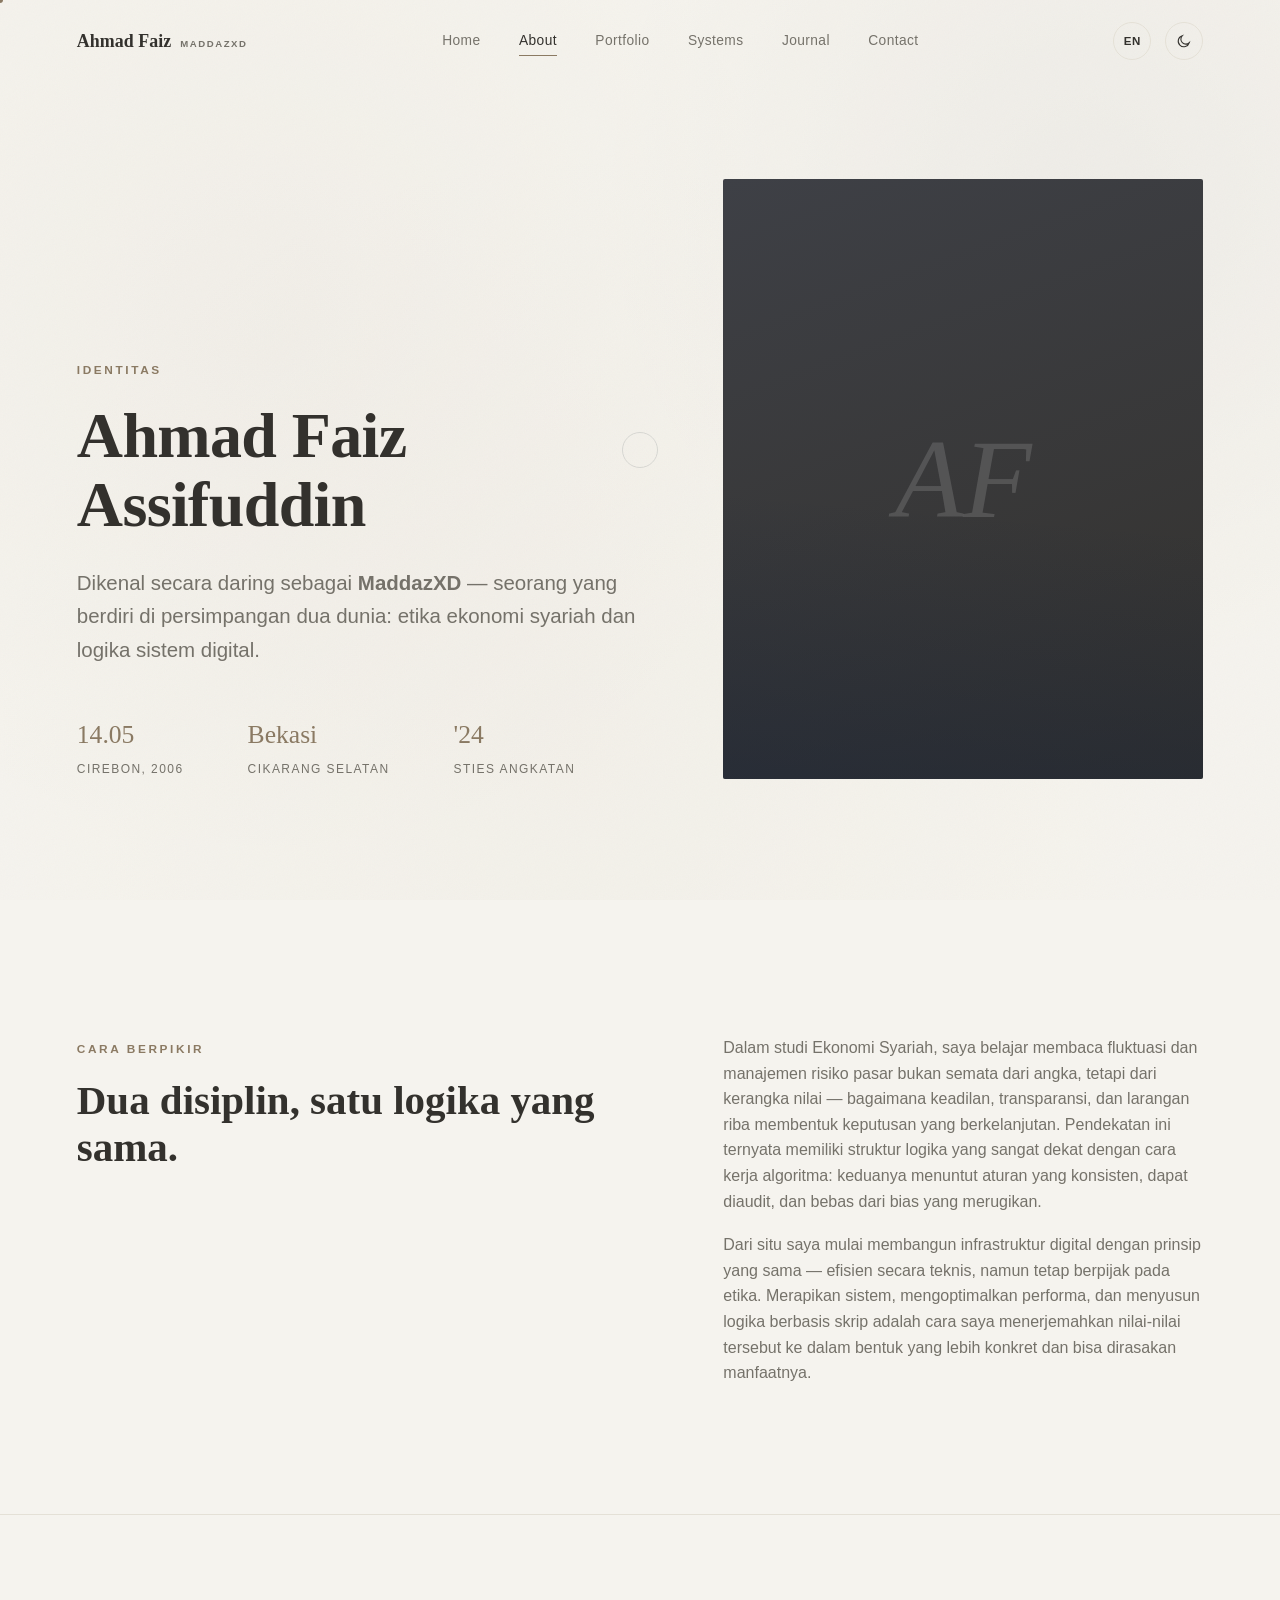
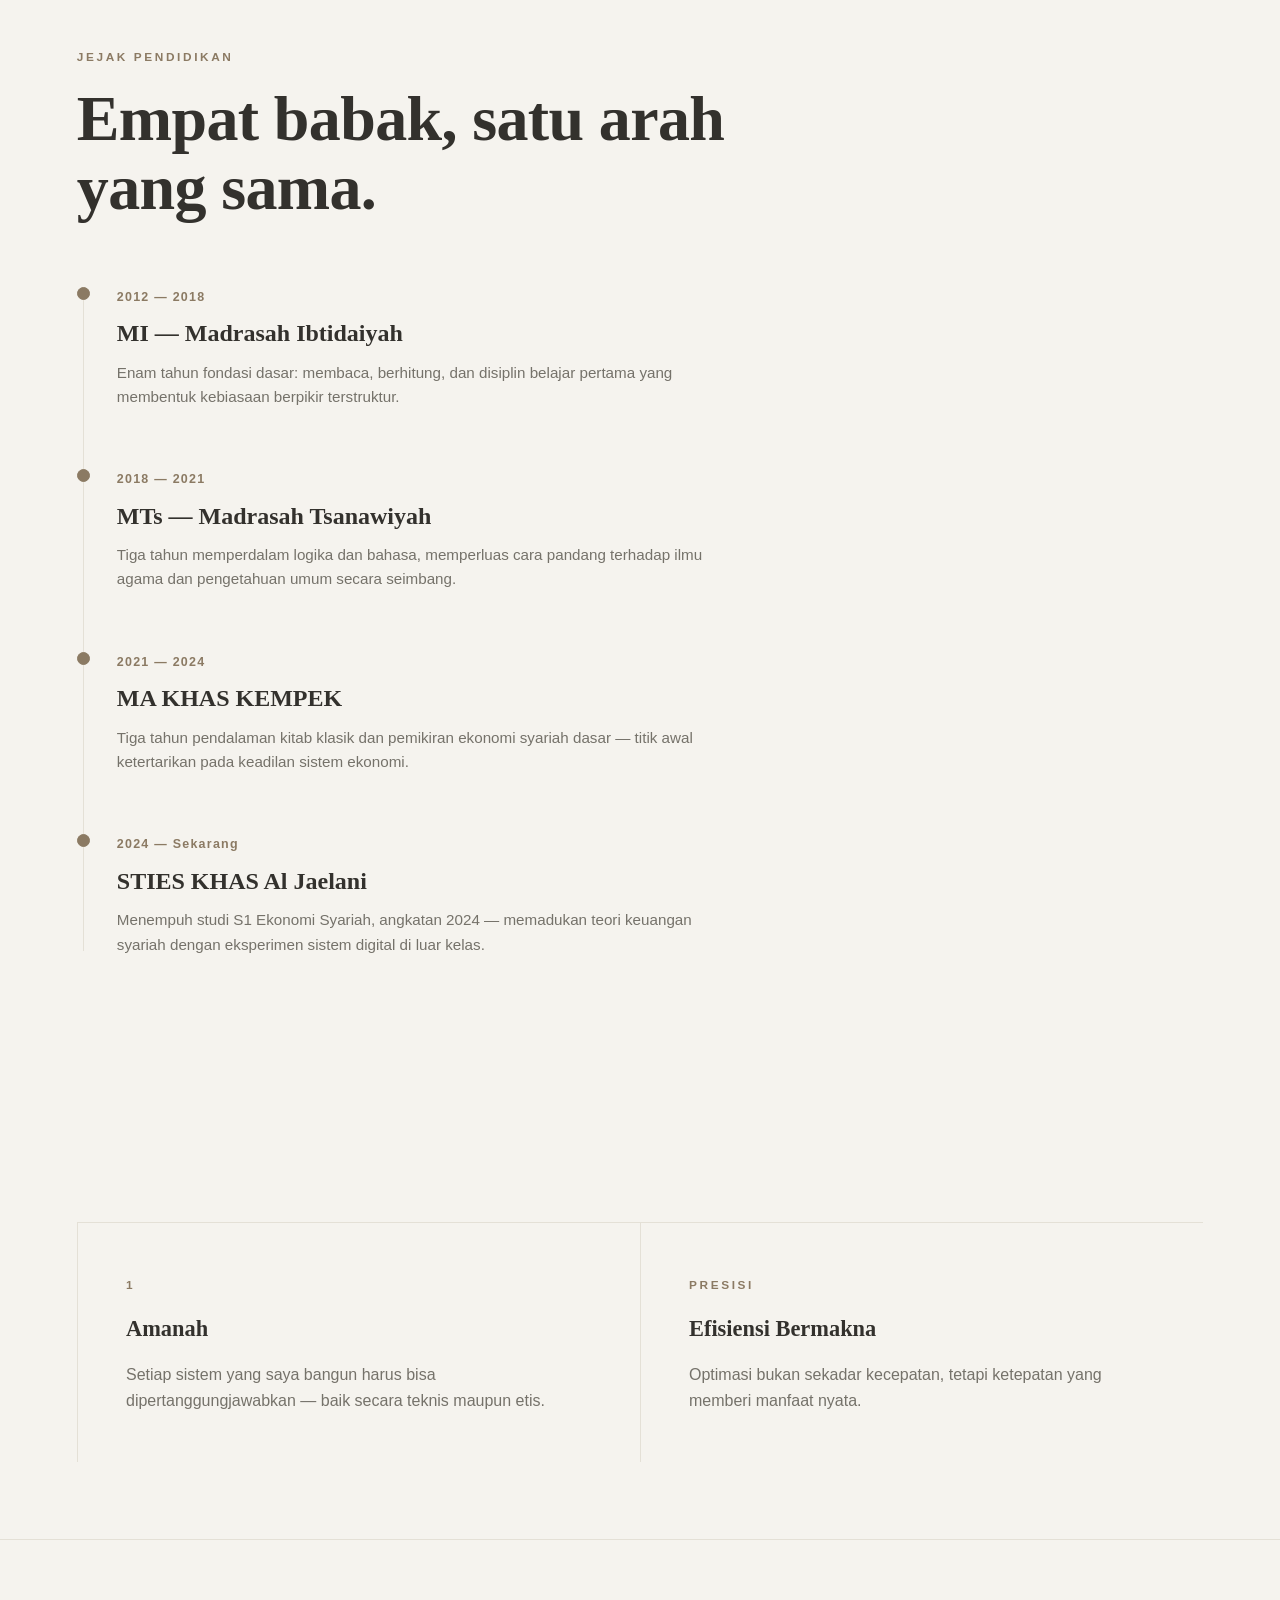
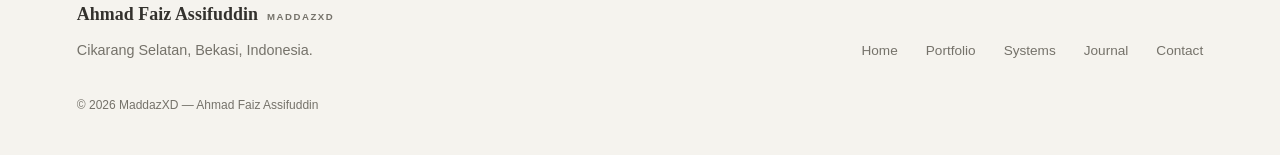
==== about.html @ 7639bdd6 "Add files via upload" ====
<!DOCTYPE html>
<html lang="id">
<head>
<meta charset="UTF-8">
<meta name="viewport" content="width=device-width, initial-scale=1.0">
<title>Ahmad Faiz Assifuddin — Tentang Saya</title>
<meta name="description" content="Ahmad Faiz Assifuddin (MaddazXD) — Mahasiswa Ekonomi Syariah, STIES KHAS Al Jaelani.">
<!-- Fonts: system-native stack only, no external network requests (see style.css) -->
<link rel="stylesheet" href="style.css">
</head>
<body>

<div class="grain"></div>
<canvas id="bg-canvas"></canvas>

<nav class="site-nav">
  <a href="index.html" class="nav-brand">Ahmad Faiz<span class="nav-brand-sub">MaddazXD</span></a>
  <div class="nav-links">
    <a href="index.html">Home</a>
    <a href="about.html" class="is-active">About</a>
    <a href="portfolio.html">Portfolio</a>
    <a href="projects.html">Systems</a>
    <a href="gallery.html">Journal</a>
    <a href="contact.html">Contact</a>
  </div>
  <div class="nav-tools">
    <button type="button" class="icon-btn lang-toggle" aria-label="Switch language"><span class="lang-btn">EN</span></button>
    <button type="button" class="icon-btn theme-toggle" aria-label="Toggle theme">
      <svg class="icon-moon" viewBox="0 0 24 24" stroke-width="1.6"><path d="M20 14.5A8.5 8.5 0 1 1 9.5 4a7 7 0 0 0 10.5 10.5Z"/></svg>
      <svg class="icon-sun" viewBox="0 0 24 24" stroke-width="1.6" style="display:none"><circle cx="12" cy="12" r="4"/><path d="M12 2v2M12 20v2M4.9 4.9l1.4 1.4M17.7 17.7l1.4 1.4M2 12h2M20 12h2M4.9 19.1l1.4-1.4M17.7 6.3l1.4-1.4"/></svg>
    </button>
    <button type="button" class="nav-burger icon-btn" aria-label="Open menu">
      <svg viewBox="0 0 24 24" stroke-width="1.6"><path d="M3 6h18M3 12h18M3 18h18"/></svg>
    </button>
  </div>
</nav>

<div class="mobile-nav">
  <a href="index.html">Home</a>
  <a href="about.html">About</a>
  <a href="portfolio.html">Portfolio</a>
  <a href="projects.html">Systems</a>
  <a href="gallery.html">Journal</a>
  <a href="contact.html">Contact</a>
</div>

<!-- ===================== HEADER ===================== -->
<header class="section wrap" style="padding-top: clamp(120px,14vw,180px);">
  <div class="about-hero">
    <div>
      <span class="t-eyebrow reveal">
        <span data-lang="id" class="is-active">Identitas</span><span data-lang="en">Identity</span>
      </span>
      <h1 class="t-h1 mask" style="margin-top:20px;"><span>Ahmad Faiz Assifuddin</span></h1>
      <p class="t-lead reveal" style="margin-top:26px; max-width:560px;">
        <span data-lang="id" class="is-active">Dikenal secara daring sebagai <strong>MaddazXD</strong> — seorang yang berdiri di persimpangan dua dunia: etika ekonomi syariah dan logika sistem digital.</span>
        <span data-lang="en">Known online as <strong>MaddazXD</strong> — someone standing at the intersection of two worlds: Sharia economic ethics and digital systems logic.</span>
      </p>
      <div class="hero-meta reveal" style="margin-top:48px;">
        <div><span class="n">14.05</span><span class="l">Cirebon, 2006</span></div>
        <div><span class="n">Bekasi</span><span class="l">Cikarang Selatan</span></div>
        <div><span class="n">'24</span><span class="l">STIES Angkatan</span></div>
      </div>
    </div>
    <div class="about-portrait reveal">
      <img src="https://i.imgur.com/n0fab0q.jpeg" alt="Ahmad Faiz Assifuddin — MaddazXD" loading="lazy"
           onerror="this.style.display='none'; this.nextElementSibling.style.display='flex';">
      <span class="initials" style="display:none;">AF</span>
    </div>
  </div>
</header>

<!-- ===================== NARRATIVE ===================== -->
<section class="section wrap">
  <div class="about-hero" style="align-items:start;">
    <div>
      <span class="t-eyebrow reveal">
        <span data-lang="id" class="is-active">Cara Berpikir</span><span data-lang="en">A Way of Thinking</span>
      </span>
      <h2 class="t-h2 reveal" style="margin-top:16px;">
        <span data-lang="id" class="is-active">Dua disiplin, satu logika yang sama.</span>
        <span data-lang="en">Two disciplines, one shared logic.</span>
      </h2>
    </div>
    <div class="reveal">
      <p class="t-body">
        <span data-lang="id" class="is-active">Dalam studi Ekonomi Syariah, saya belajar membaca fluktuasi dan manajemen risiko pasar bukan semata dari angka, tetapi dari kerangka nilai — bagaimana keadilan, transparansi, dan larangan riba membentuk keputusan yang berkelanjutan. Pendekatan ini ternyata memiliki struktur logika yang sangat dekat dengan cara kerja algoritma: keduanya menuntut aturan yang konsisten, dapat diaudit, dan bebas dari bias yang merugikan.</span>
        <span data-lang="en">In studying Sharia Economics, I learned to read market fluctuation and risk management not from numbers alone, but from a framework of values — how fairness, transparency, and the prohibition of usury shape sustainable decisions. That approach turns out to share a structure very close to how algorithms work: both demand consistent, auditable rules, free from harmful bias.</span>
      </p>
      <p class="t-body" style="margin-top:18px;">
        <span data-lang="id" class="is-active">Dari situ saya mulai membangun infrastruktur digital dengan prinsip yang sama — efisien secara teknis, namun tetap berpijak pada etika. Merapikan sistem, mengoptimalkan performa, dan menyusun logika berbasis skrip adalah cara saya menerjemahkan nilai-nilai tersebut ke dalam bentuk yang lebih konkret dan bisa dirasakan manfaatnya.</span>
        <span data-lang="en">From there I began building digital infrastructure on the same principle — technically efficient, yet grounded in ethics. Tidying systems, optimizing performance, and structuring script-based logic are how I translate those values into something concrete and useful.</span>
      </p>
    </div>
  </div>
</section>

<hr class="divider wrap" style="max-width:1360px; margin:0 auto;">

<!-- ===================== EDUCATION TIMELINE ===================== -->
<section class="section wrap">
  <span class="t-eyebrow reveal">
    <span data-lang="id" class="is-active">Jejak Pendidikan</span><span data-lang="en">Education Timeline</span>
  </span>
  <h2 class="t-h1 reveal" style="margin-top:16px; max-width:680px;">
    <span data-lang="id" class="is-active">Empat babak, satu arah yang sama.</span>
    <span data-lang="en">Four chapters, one direction.</span>
  </h2>

  <div class="timeline">
    <div class="tl-progress"></div>

    <div class="tl-item reveal">
      <span class="tl-dot"></span>
      <span class="tl-year">2012 — 2018</span>
      <h3 class="tl-title">MI — Madrasah Ibtidaiyah</h3>
      <p class="tl-desc">
        <span data-lang="id" class="is-active">Enam tahun fondasi dasar: membaca, berhitung, dan disiplin belajar pertama yang membentuk kebiasaan berpikir terstruktur.</span>
        <span data-lang="en">Six foundational years: reading, arithmetic, and the first learning discipline that shaped structured thinking.</span>
      </p>
    </div>

    <div class="tl-item reveal">
      <span class="tl-dot"></span>
      <span class="tl-year">2018 — 2021</span>
      <h3 class="tl-title">MTs — Madrasah Tsanawiyah</h3>
      <p class="tl-desc">
        <span data-lang="id" class="is-active">Tiga tahun memperdalam logika dan bahasa, memperluas cara pandang terhadap ilmu agama dan pengetahuan umum secara seimbang.</span>
        <span data-lang="en">Three years deepening logic and language, broadening the view of both religious and general knowledge in balance.</span>
      </p>
    </div>

    <div class="tl-item reveal">
      <span class="tl-dot"></span>
      <span class="tl-year">2021 — 2024</span>
      <h3 class="tl-title">MA KHAS KEMPEK</h3>
      <p class="tl-desc">
        <span data-lang="id" class="is-active">Tiga tahun pendalaman kitab klasik dan pemikiran ekonomi syariah dasar — titik awal ketertarikan pada keadilan sistem ekonomi.</span>
        <span data-lang="en">Three years of classical text study and foundational Sharia-economics thinking — the starting point of an interest in economic fairness.</span>
      </p>
    </div>

    <div class="tl-item reveal">
      <span class="tl-dot"></span>
      <span class="tl-year">2024 — <span data-lang="id" class="is-active">Sekarang</span><span data-lang="en">Present</span></span>
      <h3 class="tl-title">STIES KHAS Al Jaelani</h3>
      <p class="tl-desc">
        <span data-lang="id" class="is-active">Menempuh studi S1 Ekonomi Syariah, angkatan 2024 — memadukan teori keuangan syariah dengan eksperimen sistem digital di luar kelas.</span>
        <span data-lang="en">Pursuing a Bachelor's in Sharia Economics, class of 2024 — combining Islamic finance theory with digital systems experiments outside the classroom.</span>
      </p>
    </div>
  </div>
</section>

<!-- ===================== VALUES ===================== -->
<section class="section-tight wrap">
  <div class="duality-grid reveal">
    <div class="duality-col tilt">
      <div class="tilt-inner">
        <span class="t-eyebrow" data-count="3" data-suffix="">Nilai</span>
        <h3 style="margin-top:14px;">
          <span data-lang="id" class="is-active">Amanah</span><span data-lang="en">Trustworthiness</span>
        </h3>
        <p class="t-body">
          <span data-lang="id" class="is-active">Setiap sistem yang saya bangun harus bisa dipertanggungjawabkan — baik secara teknis maupun etis.</span>
          <span data-lang="en">Every system I build must be accountable — both technically and ethically.</span>
        </p>
      </div>
    </div>
    <div class="duality-col tilt">
      <div class="tilt-inner">
        <span class="t-eyebrow">Presisi</span>
        <h3 style="margin-top:14px;">
          <span data-lang="id" class="is-active">Efisiensi Bermakna</span><span data-lang="en">Purposeful Efficiency</span>
        </h3>
        <p class="t-body">
          <span data-lang="id" class="is-active">Optimasi bukan sekadar kecepatan, tetapi ketepatan yang memberi manfaat nyata.</span>
          <span data-lang="en">Optimization isn't just speed — it's precision that delivers real benefit.</span>
        </p>
      </div>
    </div>
  </div>
</section>

<footer class="site-footer">
  <div class="footer-row">
    <div>
      <span class="nav-brand">Ahmad Faiz Assifuddin<span class="nav-brand-sub">MaddazXD</span></span>
      <p class="muted" style="margin-top:10px; max-width:320px; font-size:.9rem;">Cikarang Selatan, Bekasi, Indonesia.</p>
    </div>
    <div class="footer-links">
      <a href="index.html">Home</a>
      <a href="portfolio.html">Portfolio</a>
      <a href="projects.html">Systems</a>
      <a href="gallery.html">Journal</a>
      <a href="contact.html">Contact</a>
    </div>
  </div>
  <div class="footer-fine">
    <span>© 2026 MaddazXD — Ahmad Faiz Assifuddin</span>
  </div>
</footer>

<script src="script.js"></script>
</body>
</html>
---- style.css ----
/* ==========================================================================
   AHMAD FAIZ ASSIFUDDIN (MADDAZXD) — PORTFOLIO
   Quiet executive palette. System serif (display) + system sans (body/UI) —
   no external font requests, so a bad connection can never stall the page.
   ========================================================================== */

/* No external fonts are loaded at all — system font stacks only (see
   --f-display / --f-body below). This removes any network dependency that
   could stall page loads or navigation on a poor/unstable connection. */

:root{
  /* ---- palette -------------------------------------------------------- */
  --bg:            #F5F3EE;
  --bg-raised:     #FFFFFF;
  --ink:           #33312D;      /* soft charcoal */
  --ink-soft:      #75726A;      /* warm taupe grey */
  --line:          #E4E0D6;
  --gold:          #8B7A63;      /* muted clay / bronze */
  --gold-soft:     #A79879;
  --navy:          #3E4046;      /* soft graphite slate */
  --navy-soft:     #63666D;

  --bg-rgb: 245,243,238;
  --ink-rgb: 51,49,45;
  --gold-rgb: 139,122,99;
  --navy-rgb: 62,64,70;

  /* ---- type ------------------------------------------------------------ */
  /* Deliberately no external font request (no @import / Google Fonts):
     a hung network shouldn't ever be able to stall page navigation.
     These system stacks still land on a refined serif/sans pairing on
     virtually every device (iOS/macOS: Georgia + SF; Android: Noto Serif +
     Roboto; Windows: Georgia + Segoe UI). */
  --f-display: Georgia, 'Noto Serif', 'Times New Roman', serif;
  --f-body: -apple-system, BlinkMacSystemFont, 'Segoe UI', Roboto, 'Helvetica Neue', Arial, sans-serif;

  /* ---- rhythm ------------------------------------------------------------ */
  --edge: clamp(24px, 6vw, 96px);
  --radius: 2px;
  --ease: cubic-bezier(.16,.84,.24,1);
  --ease-soft: cubic-bezier(.22,.61,.36,1);

  color-scheme: light;
}

html.dark{
  --bg:            #14151A;
  --bg-raised:     #1B1C22;
  --ink:           #EDEAE2;
  --ink-soft:      #A3A099;
  --line:          #2B2C33;
  --gold:          #B7A483;
  --gold-soft:     #CBBCA0;
  --navy:          #C9CDD6;
  --navy-soft:     #9A9EA8;
  --bg-rgb: 20,21,26;
  --ink-rgb: 237,234,226;
  color-scheme: dark;
}

/* ---- reset ---------------------------------------------------------------- */
*,*::before,*::after{ box-sizing: border-box; }
html{ scroll-behavior: auto; }
body{
  margin:0;
  background: var(--bg);
  color: var(--ink);
  font-family: var(--f-body);
  font-weight: 400;
  line-height: 1.6;
  overflow-x: hidden;
  transition: background .6s var(--ease), color .6s var(--ease);
  -webkit-font-smoothing: antialiased;
}
img{ max-width:100%; display:block; }
a{ color: inherit; text-decoration:none; }
ul,ol{ margin:0; padding:0; list-style:none; }
button{ font-family: inherit; background:none; border:none; color:inherit; cursor:pointer; }
input,textarea{ font-family: inherit; }
h1,h2,h3,h4,p{ margin:0; }
svg{ display:block; }

::selection{ background: var(--gold); color: var(--bg-raised); }

:focus-visible{
  outline: 2px solid var(--gold);
  outline-offset: 4px;
}

@media (prefers-reduced-motion: reduce){
  *{ animation-duration: 0.001ms !important; animation-iteration-count: 1 !important; transition-duration: 0.001ms !important; scroll-behavior: auto !important; }
}

/* ---- fluid type scale ------------------------------------------------------ */
.t-hero{ font-family: var(--f-display); font-weight: 600; font-size: clamp(2.6rem, 7vw, 6.2rem); line-height: 1.04; letter-spacing: -0.01em; }
.t-h1{ font-family: var(--f-display); font-weight: 600; font-size: clamp(2.2rem, 5vw, 4.2rem); line-height: 1.08; letter-spacing: -0.01em; }
.t-h2{ font-family: var(--f-display); font-weight: 600; font-size: clamp(1.7rem, 3.2vw, 2.6rem); line-height: 1.15; }
.t-h3{ font-family: var(--f-display); font-weight: 600; font-size: clamp(1.25rem, 2vw, 1.6rem); line-height: 1.25; }
.t-lead{ font-size: clamp(1.05rem, 1.6vw, 1.35rem); color: var(--ink-soft); font-weight: 300; line-height: 1.65; }
.t-eyebrow{ font-family: var(--f-body); font-size: .74rem; font-weight: 600; letter-spacing: .22em; text-transform: uppercase; color: var(--gold); }
.t-body{ font-size: 1rem; color: var(--ink-soft); }
.t-mono{ font-family: var(--f-body); font-variant-numeric: tabular-nums; letter-spacing: .04em; }

/* ---- layout ---------------------------------------------------------------- */
.wrap{ max-width: 1360px; margin: 0 auto; padding-left: var(--edge); padding-right: var(--edge); }
.section{ position: relative; padding-top: clamp(72px, 10vw, 160px); padding-bottom: clamp(72px, 10vw, 160px); }
.section-tight{ padding-top: clamp(40px,6vw,80px); padding-bottom: clamp(40px,6vw,80px); }
.divider{ height:1px; width:100%; background: var(--line); border:none; margin: 0; }
.grain{ position:fixed; inset:0; pointer-events:none; z-index: 2; opacity:.035; mix-blend-mode: multiply; background-image:url("data:image/svg+xml,%3Csvg xmlns='http://www.w3.org/2000/svg' width='120' height='120'%3E%3Cfilter id='n'%3E%3CfeTurbulence type='fractalNoise' baseFrequency='0.9' numOctaves='2' stitchTiles='stitch'/%3E%3C/filter%3E%3Crect width='100%25' height='100%25' filter='url(%23n)'/%3E%3C/svg%3E"); }
html.dark .grain{ opacity:.05; mix-blend-mode: overlay; }

/* ==========================================================================
   BACKGROUND CANVAS (slow fluid gradient)
   ========================================================================== */
#bg-canvas{ position: fixed; inset:0; width:100%; height:100%; z-index:0; opacity:.55; }
html.dark #bg-canvas{ opacity:.75; }

/* ==========================================================================
   CURSOR
   ========================================================================== */
.cursor-dot, .cursor-ring{
  position: fixed; top:0; left:0; pointer-events:none; z-index: 9999;
  border-radius:50%;
  transform: translate(-50%,-50%);
  will-change: transform, width, height, opacity;
}
.cursor-dot{ width:6px; height:6px; background: var(--gold); }
.cursor-ring{
  width:36px; height:36px; border:1px solid rgba(var(--ink-rgb),.55);
  transition: width .28s var(--ease-soft), height .28s var(--ease-soft), border-color .28s var(--ease-soft), background .28s var(--ease-soft), opacity .28s;
  mix-blend-mode: difference;
}
.cursor-ring.is-text{ width:84px; height:84px; background: var(--gold); border-color: transparent; }
.cursor-ring.is-link{ width:64px; height:64px; background: rgba(var(--ink-rgb), 1); border-color: transparent; }
@media (hover:none), (pointer:coarse){
  .cursor-dot, .cursor-ring{ display:none; }
}

/* ==========================================================================
   INITIAL PRELOADER — shown once, only on the entry page (index.html),
   while the site's fonts/canvas/assets settle in. Regular internal
   navigation is instant and never shows this.
   ========================================================================== */
.preloader{
  position: fixed; inset:0; z-index: 10000;
  background: var(--navy);
  display:flex; align-items:center; justify-content:center;
  transition: opacity .7s var(--ease), visibility .7s var(--ease);
}
.preloader.is-hidden{ opacity:0; visibility:hidden; pointer-events:none; }
.preloader-inner{ display:flex; flex-direction:column; align-items:center; gap:8px; }
.preloader-logo{
  font-family: var(--f-display); font-weight:600;
  font-size: clamp(1.3rem,2.6vw,1.8rem); color:#F2EFE7; letter-spacing:.005em;
}
.preloader-tag{ font-family: var(--f-body); font-size:.62rem; letter-spacing:.16em; text-transform:uppercase; color: var(--gold-soft); margin-bottom:14px; }
.preloader-bar{ width: clamp(160px,22vw,220px); height:1px; background: rgba(242,239,231,.16); overflow:hidden; }
.preloader-bar span{ display:block; height:100%; width:0%; background: var(--gold-soft); transition: width .15s linear; }
.preloader-pct{ font-family: var(--f-body); font-size:.72rem; letter-spacing:.14em; color:#9B988E; }

/* ==========================================================================
   NAVIGATION
   ========================================================================== */
.site-nav{
  position: fixed; top:0; left:0; right:0; z-index: 500;
  display:flex; align-items:center; justify-content:space-between;
  padding: 22px var(--edge);
  transition: background .5s var(--ease), border-color .5s var(--ease), padding .4s var(--ease);
  border-bottom: 1px solid transparent;
}
.site-nav.is-scrolled, .site-nav.force-glass{
  background: rgba(var(--bg-rgb), .82);
  backdrop-filter: blur(14px) saturate(140%);
  border-bottom-color: var(--line);
  padding-top: 14px; padding-bottom: 14px;
}
.nav-brand{ font-family: var(--f-display); font-weight:600; font-size: 1.12rem; letter-spacing: .003em; display:inline-flex; align-items:baseline; gap:9px; flex-wrap:wrap; }
.nav-brand-sub{
  font-family: var(--f-body); font-weight:600; font-size:.6rem; letter-spacing:.16em;
  text-transform: uppercase; color: var(--ink-soft); white-space:nowrap;
}
.nav-links{ display:flex; gap: clamp(18px,3vw,42px); align-items:center; }
.nav-links a{
  position: relative; font-size:.86rem; font-weight:500; letter-spacing:.03em;
  padding: 4px 0; color: var(--ink-soft);
}
.nav-links a::after{
  content:''; position:absolute; left:0; bottom:0; width:0; height:1px; background: var(--gold);
  transition: width .35s var(--ease);
}
.nav-links a:hover, .nav-links a.is-active{ color: var(--ink); }
.nav-links a:hover::after, .nav-links a.is-active::after{ width:100%; }
.nav-tools{ display:flex; align-items:center; gap:14px; }
.icon-btn{
  width:38px; height:38px; border-radius:50%; border:1px solid var(--line);
  display:flex; align-items:center; justify-content:center;
  transition: border-color .3s, background .3s, transform .3s var(--ease);
}
.icon-btn:hover{ border-color: var(--gold); transform: translateY(-2px); }
.icon-btn svg{ width:16px; height:16px; stroke: var(--ink); fill:none; }
.lang-btn{ font-size:.72rem; font-weight:700; letter-spacing:.05em; }
.nav-burger{ display:none; }

.mobile-nav{
  position: fixed; inset:0; z-index:400;
  background: rgba(12, 22, 41, .62);
  backdrop-filter: blur(22px) saturate(160%);
  -webkit-backdrop-filter: blur(22px) saturate(160%);
  display:flex; flex-direction:column; align-items:center; justify-content:center; gap:28px;
  transform: translateY(-100%); opacity:0;
  transition: transform .55s var(--ease), opacity .5s var(--ease);
}
.mobile-nav.is-open{ transform: translateY(0); opacity:1; }
.mobile-nav a{
  font-family: var(--f-display); font-size:2rem; color:#F2EFE7;
  opacity:0; transform: translateY(14px);
  transition: opacity .5s var(--ease), transform .5s var(--ease);
}
.mobile-nav.is-open a{ opacity:1; transform: translateY(0); }
.mobile-nav.is-open a:nth-child(1){ transition-delay: .08s; }
.mobile-nav.is-open a:nth-child(2){ transition-delay: .14s; }
.mobile-nav.is-open a:nth-child(3){ transition-delay: .20s; }
.mobile-nav.is-open a:nth-child(4){ transition-delay: .26s; }
.mobile-nav.is-open a:nth-child(5){ transition-delay: .32s; }
.mobile-nav.is-open a:nth-child(6){ transition-delay: .38s; }
.mobile-nav a:hover{ color: var(--gold-soft); }

/* Keep the top bar (brand + icon buttons) legible over the dark, blurred
   full-screen menu: switch it to light-on-glass while the menu is open. */
.site-nav.menu-open{
  background: rgba(12, 22, 41, .5);
  backdrop-filter: blur(18px) saturate(160%);
  -webkit-backdrop-filter: blur(18px) saturate(160%);
  border-bottom-color: transparent;
}
.site-nav.menu-open .nav-brand{ color:#F2EFE7; }
.site-nav.menu-open .nav-brand-sub{ color: rgba(242,239,231,.62); }
.site-nav.menu-open .icon-btn{ border-color: rgba(247,245,238,.35); }
.site-nav.menu-open .icon-btn:hover{ border-color: var(--gold-soft); }
.site-nav.menu-open .icon-btn svg{ stroke:#F7F5EE; }
.site-nav.menu-open .lang-btn{ color:#F2EFE7; }
.site-nav.menu-open .nav-burger{ position:relative; }
.site-nav.menu-open .nav-burger svg{ display:none; }
.site-nav.menu-open .nav-burger::before,
.site-nav.menu-open .nav-burger::after{
  content:''; position:absolute; left:10px; width:16px; height:1.4px; background:#F2EFE7;
  transition: transform .3s var(--ease);
}
.site-nav.menu-open .nav-burger::before{ transform: rotate(45deg); }
.site-nav.menu-open .nav-burger::after{ transform: rotate(-45deg); }

@media (max-width: 860px){
  .nav-links{ display:none; }
  .nav-burger{ display:flex; }
}

/* ==========================================================================
   BUTTONS
   ========================================================================== */
.btn{
  display:inline-flex; align-items:center; gap:10px;
  font-size:.86rem; font-weight:600; letter-spacing:.04em;
  padding: 15px 30px; border-radius: 999px; border:1px solid var(--ink);
  position: relative; overflow:hidden; z-index:1;
}
.btn-primary{ background: var(--ink); color: var(--bg); }
.btn-primary::before{
  content:''; position:absolute; inset:0; background: var(--gold); z-index:-1;
  transform: translateX(-101%); transition: transform .45s var(--ease);
}
.btn-primary:hover::before{ transform: translateX(0); }
.btn-primary:hover{ border-color: var(--gold); color: var(--navy); }
.btn-ghost{ border-color: var(--line); color: var(--ink); }
.btn-ghost:hover{ border-color: var(--gold); color: var(--gold); }
.btn svg{ width:14px; height:14px; transition: transform .35s var(--ease); }
.btn:hover svg{ transform: translate(3px,-3px); }

/* ==========================================================================
   REVEAL / MASK ANIMATIONS
   ========================================================================== */
.reveal{ opacity:0; transform: translateY(28px); transition: opacity .9s var(--ease), transform .9s var(--ease); }
.reveal.is-visible{ opacity:1; transform: translateY(0); }

.mask{ overflow:hidden; display:block; }
.mask > *{ display:block; transform: translateY(110%); transition: transform .95s var(--ease); }
.mask.is-visible > *{ transform: translateY(0); }

.stagger > *{ transition-delay: calc(var(--i, 0) * 90ms); }

/* ==========================================================================
   HERO (index)
   ========================================================================== */
.hero{ min-height: 100svh; display:flex; flex-direction:column; justify-content:center; position:relative; padding-top: 110px; padding-bottom: 80px; }
.hero-centered{ align-items:center; text-align:center; }
.hero-centered .hero-eyebrow{ justify-content:center; }
.hero-centered .hero-type{ margin-left:auto; margin-right:auto; }
.hero-centered .hero-meta{ justify-content:center; }
.hero-eyebrow{ display:flex; align-items:center; gap:12px; margin-bottom: 26px; }
.hero-eyebrow .dot{ width:7px; height:7px; border-radius:50%; background: var(--gold); animation: pulse 2.4s ease-in-out infinite; }
@keyframes pulse{ 0%,100%{ opacity:1; transform:scale(1);} 50%{ opacity:.4; transform:scale(1.3);} }
.hero-name{ position:relative; }
.hero-name .t-hero{ display:block; }
.hero-name .t-hero i{ font-style: italic; color: var(--gold); }
.hero-alias{ margin-top: 22px; font-size:.95rem; letter-spacing:.02em; color: var(--ink-soft); }
.hero-alias strong{ font-family: var(--f-display); font-style: italic; font-weight:600; color: var(--gold); margin-left:7px; }
.hero-type{
  margin-top: 30px; font-family: var(--f-body); font-weight:300;
  font-size: clamp(1.05rem, 2vw, 1.5rem); color: var(--ink-soft); max-width: 640px;
  min-height: 1.6em;
}
.hero-type .cursor-bar{ display:inline-block; width:2px; height:1em; background: var(--gold); margin-left:2px; vertical-align:-2px; animation: blink 1s steps(1) infinite; }
@keyframes blink{ 50%{ opacity:0; } }
.hero-meta{ margin-top: 64px; display:flex; gap: clamp(30px,5vw,80px); flex-wrap:wrap; }
.hero-meta div span{ display:block; }
.hero-meta .n{ font-family: var(--f-display); font-size: 1.6rem; color: var(--gold); }
.hero-meta .l{ font-size:.75rem; text-transform:uppercase; letter-spacing:.12em; color: var(--ink-soft); margin-top:4px; }
.hero-actions{ margin-top:56px; display:flex; gap:18px; flex-wrap:wrap; justify-content:center; }

/* ==========================================================================
   MARQUEE
   ========================================================================== */
.marquee{ overflow:hidden; border-top:1px solid var(--line); border-bottom:1px solid var(--line); padding: 22px 0; }
.marquee-track{ display:flex; gap: 3rem; white-space:nowrap; width:max-content; animation: marquee 34s linear infinite; }
.marquee:hover .marquee-track{ animation-play-state: paused; }
.marquee-track span{ font-family: var(--f-display); font-style:italic; font-size: clamp(1.2rem,3vw,2.1rem); color: var(--ink-soft); display:flex; align-items:center; gap: 3rem; }
.marquee-track span em{ font-style:normal; color: var(--gold); margin-right:3rem; }
@keyframes marquee{ from{ transform: translateX(0);} to{ transform: translateX(-50%);} }

/* ==========================================================================
   CARDS / TILT
   ========================================================================== */
.tilt{ transform-style: preserve-3d; transition: transform .25s var(--ease-soft); will-change: transform; }
.tilt-inner{ transform: translateZ(28px); }

.card{
  background: var(--bg-raised); border:1px solid var(--line); border-radius: var(--radius);
  padding: clamp(24px,3vw,40px); position:relative; overflow:hidden;
}

.bento-item[data-project]:focus-visible{ outline: 2px solid var(--gold); outline-offset: 3px; }

.project-modal{
  position: fixed; inset:0; z-index: 7200;
  background: rgba(12,15,20,.6);
  backdrop-filter: blur(10px) saturate(140%);
  -webkit-backdrop-filter: blur(10px) saturate(140%);
  display:flex; align-items:center; justify-content:center; padding: 24px;
  opacity:0; pointer-events:none; transition: opacity .35s var(--ease);
}
.project-modal.is-open{ opacity:1; pointer-events:auto; }
.project-modal-card{
  position: relative; width: min(640px, 100%); max-height: min(80vh, 720px);
  background: var(--bg-raised); border:1px solid var(--line); border-radius: var(--radius);
  transform: translateY(18px) scale(.98); transition: transform .4s var(--ease);
  display:flex; flex-direction:column; overflow:hidden;
}
.project-modal.is-open .project-modal-card{ transform: translateY(0) scale(1); }
.project-modal-close{
  position:absolute; top:18px; right:18px; z-index:2;
  width:36px; height:36px; border-radius:50%; border:1px solid var(--line);
  display:flex; align-items:center; justify-content:center; background: var(--bg-raised);
  font-size:.95rem; color: var(--ink-soft); transition: border-color .3s, color .3s, transform .3s var(--ease);
}
.project-modal-close:hover{ border-color: var(--gold); color: var(--gold); transform: rotate(90deg); }
.project-modal-body{
  padding: clamp(30px,5vw,52px); overflow-y: auto;
  scrollbar-width: thin; scrollbar-color: var(--gold) transparent;
}
.project-modal-body::-webkit-scrollbar{ width:6px; }
.project-modal-body::-webkit-scrollbar-thumb{ background: var(--gold-soft); border-radius:99px; }
.project-modal-body .b-tag{ font-size:.72rem; letter-spacing:.14em; text-transform:uppercase; color: var(--gold); }
.project-modal-body h3{ font-family: var(--f-display); font-size: clamp(1.4rem,3vw,1.9rem); margin-top:12px; }
.project-modal-body p{ margin-top:18px; color: var(--ink-soft); line-height:1.75; }
.project-modal-body .proj-tags{ margin-top:24px; }

/* ==========================================================================
   FOOTER
   ========================================================================== */
.site-footer{ padding: 60px var(--edge) 40px; border-top:1px solid var(--line); }
.footer-row{ display:flex; justify-content:space-between; align-items:flex-end; flex-wrap:wrap; gap:24px; }
.footer-links{ display:flex; gap: 28px; flex-wrap:wrap; }
.footer-links a{ font-size:.85rem; color: var(--ink-soft); }
.footer-links a:hover{ color: var(--gold); }
.footer-fine{ margin-top: 34px; display:flex; justify-content:space-between; flex-wrap:wrap; gap:10px; font-size:.75rem; color: var(--ink-soft); }

/* ==========================================================================
   TOAST
   ========================================================================== */
.toast-stack{ position: fixed; top: 20px; left:50%; transform: translateX(-50%); z-index: 8000; display:flex; flex-direction:column; gap:10px; align-items:center; }
.toast{
  background: var(--navy); color:#F3F1EA; padding: 14px 24px; border-radius: 999px;
  font-size:.85rem; font-weight:500; display:flex; align-items:center; gap:10px;
  box-shadow: 0 12px 34px rgba(0,0,0,.22);
  opacity:0; transform: translateY(-16px) scale(.94);
  animation: toastIn .5s var(--ease) forwards;
}
.toast.out{ animation: toastOut .4s var(--ease) forwards; }
.toast .dot{ width:6px; height:6px; border-radius:50%; background: var(--gold-soft); }
@keyframes toastIn{ to{ opacity:1; transform: translateY(0) scale(1);} }
@keyframes toastOut{ to{ opacity:0; transform: translateY(-10px) scale(.96);} }

/* ==========================================================================
   FORMS
   ========================================================================== */
.field{ position:relative; margin-bottom: 30px; }
.field input, .field textarea{
  width:100%; background:transparent; border:none; border-bottom:1px solid var(--line);
  padding: 12px 2px; font-size:1rem; color: var(--ink); resize:vertical;
}
.field input:focus, .field textarea:focus{ outline:none; }
.field label{
  position:absolute; left:2px; top:12px; color: var(--ink-soft); font-size:1rem;
  pointer-events:none; transition: transform .3s var(--ease), font-size .3s var(--ease), color .3s var(--ease);
  transform-origin: left top;
}
.field .bar{ position:absolute; left:0; bottom:0; height:1px; width:0; background: var(--gold); transition: width .4s var(--ease); }
.field.is-active .bar, .field.has-value .bar{ width:100%; }
.field.is-active label, .field.has-value label{ transform: translateY(-22px) scale(.78); color: var(--gold); }
.field .err{ font-size:.75rem; color:#A8503F; margin-top:6px; min-height: 1em; }

/* ==========================================================================
   TIMELINE (about.html)
   ========================================================================== */
.timeline{ position:relative; margin-top: 60px; padding-left: 40px; }
.timeline::before{ content:''; position:absolute; left:6px; top:6px; bottom:6px; width:1px; background: var(--line); }
.timeline .tl-progress{ position:absolute; left:6px; top:6px; width:1px; height:0; background: var(--gold); transition: height .3s linear; }
.tl-item{ position:relative; padding-bottom: 56px; }
.tl-item:last-child{ padding-bottom:0; }
.tl-dot{ position:absolute; left:-40px; top:4px; width:13px; height:13px; border-radius:50%; background: var(--bg); border:1px solid var(--ink-soft); transition: border-color .4s, background .4s; }
.tl-item.is-visible .tl-dot{ border-color: var(--gold); background: var(--gold); }
.tl-year{ font-family: var(--f-body); font-size:.78rem; letter-spacing:.1em; color: var(--gold); font-weight:700; }
.tl-title{ font-family: var(--f-display); font-size: clamp(1.15rem,2vw,1.5rem); margin-top:6px; }
.tl-desc{ margin-top:8px; max-width: 620px; color: var(--ink-soft); font-size:.95rem; }

/* ==========================================================================
   BENTO (portfolio.html)
   ========================================================================== */
.bento{ display:grid; grid-template-columns: repeat(6, 1fr); gap: 20px; margin-top: 56px; }
.bento-item{ grid-column: span 3; min-height: 340px; }
.bento-item.wide{ grid-column: span 4; }
.bento-item.narrow{ grid-column: span 2; }
.bento-item.tall{ min-height: 460px; }
@media (max-width: 900px){ .bento-item, .bento-item.wide, .bento-item.narrow{ grid-column: span 6; min-height: 300px; } }

.bento-item{
  position:relative; border-radius: var(--radius); overflow:hidden; border:1px solid var(--line);
  background: linear-gradient(155deg, var(--bg-raised), var(--bg));
  display:flex; flex-direction:column; justify-content:flex-end; padding: 28px;
}
.bento-item .b-tag{ font-size:.7rem; letter-spacing:.14em; text-transform:uppercase; color: var(--gold); margin-bottom:10px; }
.bento-item h3{ font-family: var(--f-display); font-size: clamp(1.2rem, 2vw, 1.7rem); }
.bento-item p{ margin-top:10px; color: var(--ink-soft); font-size:.9rem; max-width: 46ch; }
.bento-item .b-glyph{
  position:absolute; top:24px; right:28px; font-family: var(--f-display); font-style:italic;
  font-size:3.4rem; color: rgba(var(--gold-rgb), .16); pointer-events:none;
}
.bento-item::after{
  content:''; position:absolute; inset:0; background: radial-gradient(circle at var(--mx,50%) var(--my,50%), rgba(var(--gold-rgb),.10), transparent 55%);
  opacity:0; transition: opacity .4s;
}
.bento-item:hover::after{ opacity:1; }

/* ==========================================================================
   PROJECTS (projects.html)
   ========================================================================== */
.proj-list{ margin-top: 40px; }
.proj-row{
  display:grid; grid-template-columns: 56px 1fr; gap: 32px; padding: 44px 0; border-top:1px solid var(--line);
  align-items:start;
}
.proj-list .proj-row:last-child{ border-bottom:1px solid var(--line); }
.proj-num{ font-family: var(--f-display); font-style:italic; font-size:1.1rem; color: var(--gold); }
.proj-head{ display:flex; align-items:baseline; gap:18px; margin-bottom:14px; flex-wrap:wrap; }
.proj-tags{ display:flex; gap:8px; flex-wrap:wrap; margin-top:18px; }
.proj-tags span{ font-size:.72rem; letter-spacing:.05em; border:1px solid var(--line); border-radius:999px; padding: 5px 13px; color: var(--ink-soft); }
@media (max-width: 760px){ .proj-row{ grid-template-columns: 1fr; gap:14px; } }

/* ==========================================================================
   GALLERY (masonry + lightbox)
   ========================================================================== */
.masonry{ column-count: 3; column-gap: 20px; margin-top: 50px; }
.masonry figure{ break-inside: avoid; margin: 0 0 20px; border-radius: var(--radius); overflow:hidden; position:relative; cursor: pointer; background: var(--line); }
.masonry img{ width:100%; display:block; transition: transform .7s var(--ease); }
.masonry figure:hover img{ transform: scale(1.06); }
.masonry figcaption{
  position:absolute; left:0; right:0; bottom:0; padding: 16px;
  background: linear-gradient(to top, rgba(18,33,61,.82), transparent);
  color:#F3F1EA; font-size:.78rem; letter-spacing:.03em;
  opacity:0; transform: translateY(8px); transition: opacity .35s, transform .35s;
}
.masonry figure:hover figcaption{ opacity:1; transform: translateY(0); }
@media (max-width: 900px){ .masonry{ column-count:2; } }
@media (max-width: 560px){ .masonry{ column-count:1; } }

.lightbox{
  position: fixed; inset:0; z-index: 7000; background: rgba(15,18,24,.94);
  display:flex; align-items:center; justify-content:center; opacity:0; pointer-events:none;
  transition: opacity .4s var(--ease);
}
.lightbox.is-open{ opacity:1; pointer-events:auto; }
.lightbox img{ max-width: 84vw; max-height: 80vh; border-radius: var(--radius); transform: scale(.94); transition: transform .4s var(--ease); }
.lightbox.is-open img{ transform: scale(1); }
.lightbox-close{ position:absolute; top:28px; right:var(--edge); color:#F3F1EA; font-size:.8rem; letter-spacing:.1em; }
.lightbox-cap{ position:absolute; bottom: 34px; left:0; right:0; text-align:center; color:#B7B4AC; font-size:.82rem; }

/* ==========================================================================
   CONTACT
   ========================================================================== */
.contact-split{ display:grid; grid-template-columns: 1fr 1fr; min-height: 100svh; }
.contact-left{ background: var(--navy); color:#F3F1EA; display:flex; flex-direction:column; justify-content:space-between; padding: clamp(90px,8vw,120px) var(--edge) 60px; position:relative; overflow:hidden; }
.contact-left .t-h1{ color:#F2EFE7; }
.contact-left .t-lead{ color:#B7BED4; }
.contact-right{ display:flex; align-items:center; padding: clamp(90px,8vw,120px) var(--edge) 60px; }
.contact-right form{ width:100%; max-width: 520px; }
.time-widget{ display:flex; align-items:baseline; gap:14px; }
.time-widget .clock{ font-family: var(--f-display); font-size: clamp(2rem,4vw,3rem); color: var(--gold-soft); }
.time-widget .tz{ font-size:.78rem; letter-spacing:.08em; color:#9B988E; text-transform:uppercase; }
@media (max-width: 900px){ .contact-split{ grid-template-columns: 1fr; } }

/* ==========================================================================
   ABOUT
   ========================================================================== */
.about-hero{ display:grid; grid-template-columns: 1.1fr .9fr; gap: 60px; align-items:end; }
.about-portrait{ aspect-ratio: 4/5; border-radius: var(--radius); background: linear-gradient(160deg, var(--navy), var(--ink)); position:relative; overflow:hidden; }
.about-portrait img{ position:absolute; inset:0; width:100%; height:100%; object-fit:cover; object-position: center top; }
.about-portrait::after{
  content:''; position:absolute; inset:0; pointer-events:none;
  background: linear-gradient(185deg, rgba(18,33,61,0) 55%, rgba(18,33,61,.38) 100%);
}
.about-portrait .initials{ position:absolute; inset:0; display:flex; align-items:center; justify-content:center; font-family: var(--f-display); font-style:italic; font-size: clamp(4rem,9vw,7rem); color: rgba(255,255,255,.14); }
.duality-grid{ display:grid; grid-template-columns: 1fr 1fr; gap: 1px; background: var(--line); margin-top: 60px; border:1px solid var(--line); }
.duality-col{ background: var(--bg); padding: clamp(28px,4vw,48px); }
.duality-col h3{ font-family: var(--f-display); font-size: 1.4rem; margin-bottom: 16px; }
@media (max-width: 800px){ .about-hero, .duality-grid{ grid-template-columns: 1fr; } }

/* ---- language visibility ---- */
[data-lang]{ display: none; }
[data-lang].is-active{ display: revert; }
span[data-lang].is-active{ display:inline; }
label[data-lang].is-active{ display:block; }

/* ---- misc utility ---- */
.mt-0{ margin-top:0 !important; }
.center{ text-align:center; }
.muted{ color: var(--ink-soft); }
.gold{ color: var(--gold); }
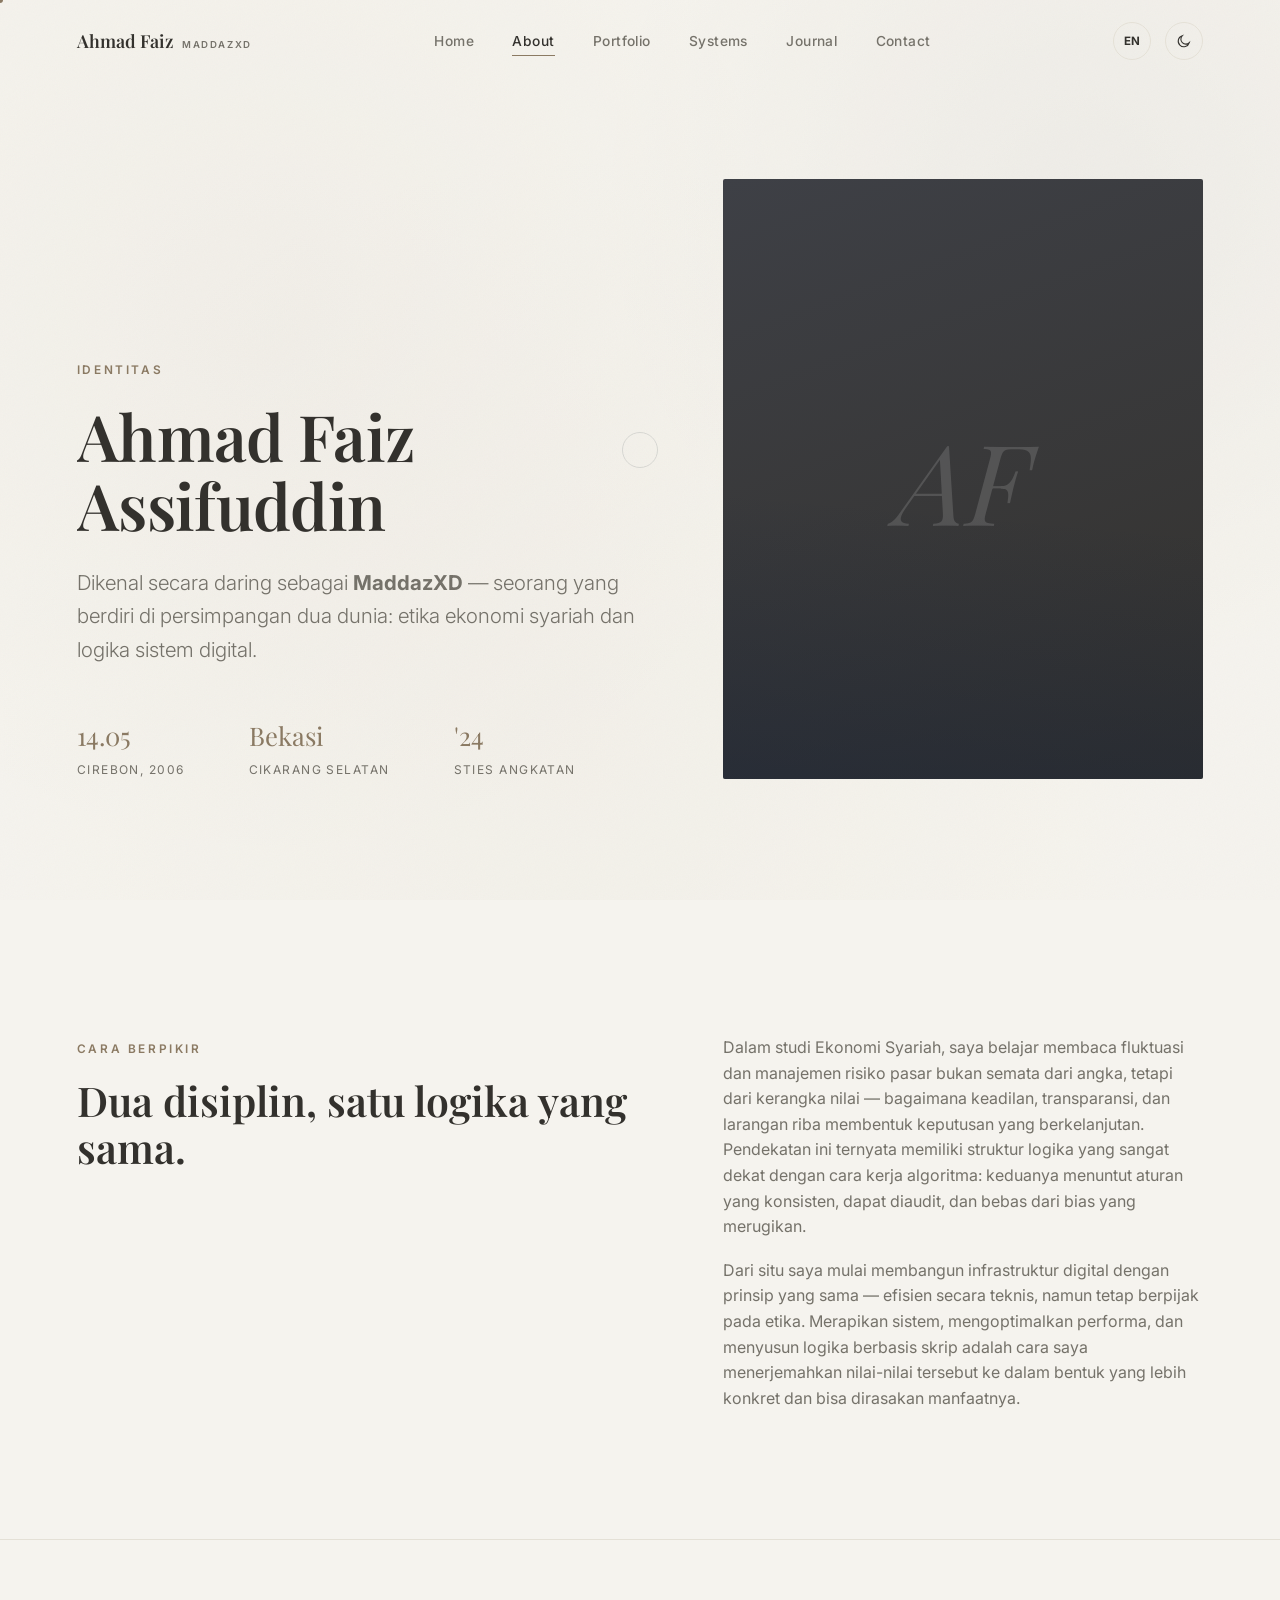
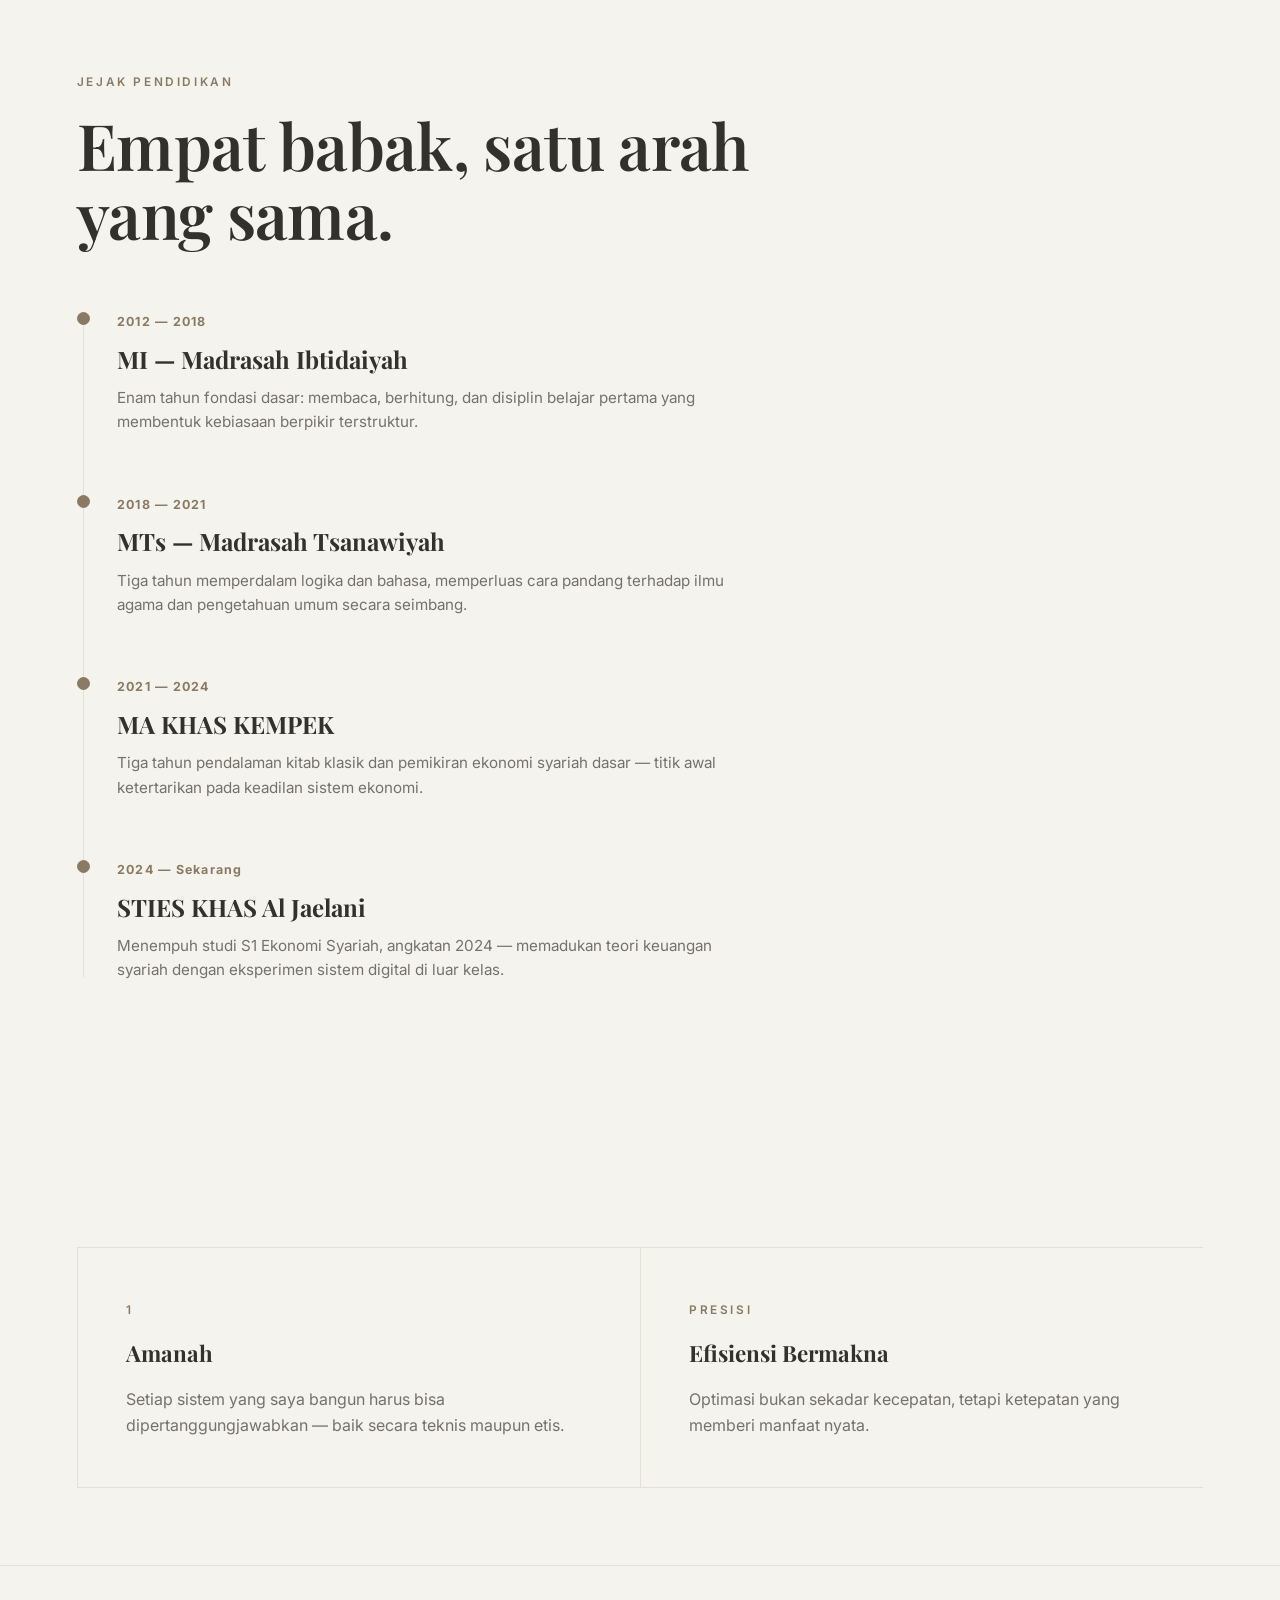
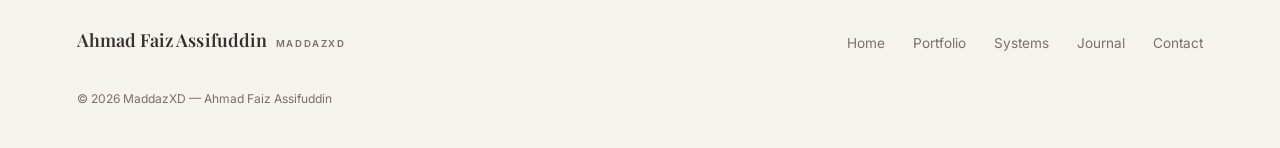
==== commit 90ea94de: "Add files via upload" ====
--- a/about.html
+++ b/about.html
@@ -5,7 +5,10 @@
 <meta name="viewport" content="width=device-width, initial-scale=1.0">
 <title>Ahmad Faiz Assifuddin — Tentang Saya</title>
 <meta name="description" content="Ahmad Faiz Assifuddin (MaddazXD) — Mahasiswa Ekonomi Syariah, STIES KHAS Al Jaelani.">
-<!-- Fonts: system-native stack only, no external network requests (see style.css) -->
+<link rel="preconnect" href="https://fonts.googleapis.com">
+<link rel="preconnect" href="https://fonts.gstatic.com" crossorigin>
+<link rel="preload" as="style" href="https://fonts.googleapis.com/css2?family=Playfair+Display:ital,wght@0,400;0,500;0,600;0,700;0,900;1,500&family=Inter:wght@300;400;500;600;700&display=swap" onload="this.onload=null;this.rel='stylesheet'">
+<noscript><link rel="stylesheet" href="https://fonts.googleapis.com/css2?family=Playfair+Display:ital,wght@0,400;0,500;0,600;0,700;0,900;1,500&family=Inter:wght@300;400;500;600;700&display=swap"></noscript>
 <link rel="stylesheet" href="style.css">
 </head>
 <body>
@@ -184,10 +187,7 @@
 
 <footer class="site-footer">
   <div class="footer-row">
-    <div>
-      <span class="nav-brand">Ahmad Faiz Assifuddin<span class="nav-brand-sub">MaddazXD</span></span>
-      <p class="muted" style="margin-top:10px; max-width:320px; font-size:.9rem;">Cikarang Selatan, Bekasi, Indonesia.</p>
-    </div>
+    <span class="nav-brand">Ahmad Faiz Assifuddin<span class="nav-brand-sub">MaddazXD</span></span>
     <div class="footer-links">
       <a href="index.html">Home</a>
       <a href="portfolio.html">Portfolio</a>
@@ -196,9 +196,7 @@
       <a href="contact.html">Contact</a>
     </div>
   </div>
-  <div class="footer-fine">
-    <span>© 2026 MaddazXD — Ahmad Faiz Assifuddin</span>
-  </div>
+  <div class="footer-fine"><span>© 2026 MaddazXD — Ahmad Faiz Assifuddin</span></div>
 </footer>
 
 <script src="script.js"></script>
--- a/style.css
+++ b/style.css
@@ -1,7 +1,7 @@
 /* ==========================================================================
    AHMAD FAIZ ASSIFUDDIN (MADDAZXD) — PORTFOLIO
-   Quiet executive palette. System serif (display) + system sans (body/UI) —
-   no external font requests, so a bad connection can never stall the page.
+   Quiet executive palette. Playfair Display (display) + Inter (body/UI),
+   loaded async from Google Fonts so a slow connection can't block render.
    ========================================================================== */
 
 /* No external fonts are loaded at all — system font stacks only (see
@@ -26,13 +26,11 @@
   --navy-rgb: 62,64,70;
 
   /* ---- type ------------------------------------------------------------ */
-  /* Deliberately no external font request (no @import / Google Fonts):
-     a hung network shouldn't ever be able to stall page navigation.
-     These system stacks still land on a refined serif/sans pairing on
-     virtually every device (iOS/macOS: Georgia + SF; Android: Noto Serif +
-     Roboto; Windows: Georgia + Segoe UI). */
-  --f-display: Georgia, 'Noto Serif', 'Times New Roman', serif;
-  --f-body: -apple-system, BlinkMacSystemFont, 'Segoe UI', Roboto, 'Helvetica Neue', Arial, sans-serif;
+  /* Loaded async from Google Fonts (non-blocking preload — see <head> of
+     each page), so a slow/broken connection never stalls page rendering
+     or navigation. Falls back to local system fonts until they arrive. */
+  --f-display: 'Playfair Display', Georgia, 'Noto Serif', serif;
+  --f-body: 'Inter', -apple-system, BlinkMacSystemFont, 'Segoe UI', Roboto, sans-serif;
 
   /* ---- rhythm ------------------------------------------------------------ */
   --edge: clamp(24px, 6vw, 96px);
@@ -104,7 +102,7 @@
 /* ---- layout ---------------------------------------------------------------- */
 .wrap{ max-width: 1360px; margin: 0 auto; padding-left: var(--edge); padding-right: var(--edge); }
 .section{ position: relative; padding-top: clamp(72px, 10vw, 160px); padding-bottom: clamp(72px, 10vw, 160px); }
-.section-tight{ padding-top: clamp(40px,6vw,80px); padding-bottom: clamp(40px,6vw,80px); }
+.section-tight{ position: relative; z-index: 1; background: var(--bg); padding-top: clamp(40px,6vw,80px); padding-bottom: clamp(40px,6vw,80px); }
 .divider{ height:1px; width:100%; background: var(--line); border:none; margin: 0; }
 .grain{ position:fixed; inset:0; pointer-events:none; z-index: 2; opacity:.035; mix-blend-mode: multiply; background-image:url("data:image/svg+xml,%3Csvg xmlns='http://www.w3.org/2000/svg' width='120' height='120'%3E%3Cfilter id='n'%3E%3CfeTurbulence type='fractalNoise' baseFrequency='0.9' numOctaves='2' stitchTiles='stitch'/%3E%3C/filter%3E%3Crect width='100%25' height='100%25' filter='url(%23n)'/%3E%3C/svg%3E"); }
 html.dark .grain{ opacity:.05; mix-blend-mode: overlay; }
@@ -112,7 +110,7 @@
 /* ==========================================================================
    BACKGROUND CANVAS (slow fluid gradient)
    ========================================================================== */
-#bg-canvas{ position: fixed; inset:0; width:100%; height:100%; z-index:0; opacity:.55; }
+#bg-canvas{ position: fixed; inset:0; width:100%; height:100%; z-index:0; opacity:.55; pointer-events:none; }
 html.dark #bg-canvas{ opacity:.75; }
 
 /* ==========================================================================
@@ -319,7 +317,7 @@
 /* ==========================================================================
    MARQUEE
    ========================================================================== */
-.marquee{ overflow:hidden; border-top:1px solid var(--line); border-bottom:1px solid var(--line); padding: 22px 0; }
+.marquee{ position: relative; z-index: 1; background: var(--bg); overflow:hidden; border-top:1px solid var(--line); border-bottom:1px solid var(--line); padding: 22px 0; }
 .marquee-track{ display:flex; gap: 3rem; white-space:nowrap; width:max-content; animation: marquee 34s linear infinite; }
 .marquee:hover .marquee-track{ animation-play-state: paused; }
 .marquee-track span{ font-family: var(--f-display); font-style:italic; font-size: clamp(1.2rem,3vw,2.1rem); color: var(--ink-soft); display:flex; align-items:center; gap: 3rem; }
@@ -376,7 +374,7 @@
 /* ==========================================================================
    FOOTER
    ========================================================================== */
-.site-footer{ padding: 60px var(--edge) 40px; border-top:1px solid var(--line); }
+.site-footer{ position: relative; z-index: 1; background: var(--bg); padding: 60px var(--edge) 40px; border-top:1px solid var(--line); }
 .footer-row{ display:flex; justify-content:space-between; align-items:flex-end; flex-wrap:wrap; gap:24px; }
 .footer-links{ display:flex; gap: 28px; flex-wrap:wrap; }
 .footer-links a{ font-size:.85rem; color: var(--ink-soft); }
@@ -513,6 +511,14 @@
 .contact-right{ display:flex; align-items:center; padding: clamp(90px,8vw,120px) var(--edge) 60px; }
 .contact-right form{ width:100%; max-width: 520px; }
 .time-widget{ display:flex; align-items:baseline; gap:14px; }
+.social-links{ display:flex; gap:12px; margin-top:32px; }
+.social-links a{
+  width:40px; height:40px; border-radius:50%; border:1px solid rgba(242,239,231,.22);
+  display:flex; align-items:center; justify-content:center;
+  transition: border-color .3s, transform .3s var(--ease), background .3s var(--ease);
+}
+.social-links a:hover{ border-color: var(--gold-soft); background: rgba(242,239,231,.06); transform: translateY(-3px); }
+.social-links svg{ width:16px; height:16px; stroke:#F2EFE7; fill:none; }
 .time-widget .clock{ font-family: var(--f-display); font-size: clamp(2rem,4vw,3rem); color: var(--gold-soft); }
 .time-widget .tz{ font-size:.78rem; letter-spacing:.08em; color:#9B988E; text-transform:uppercase; }
 @media (max-width: 900px){ .contact-split{ grid-template-columns: 1fr; } }
